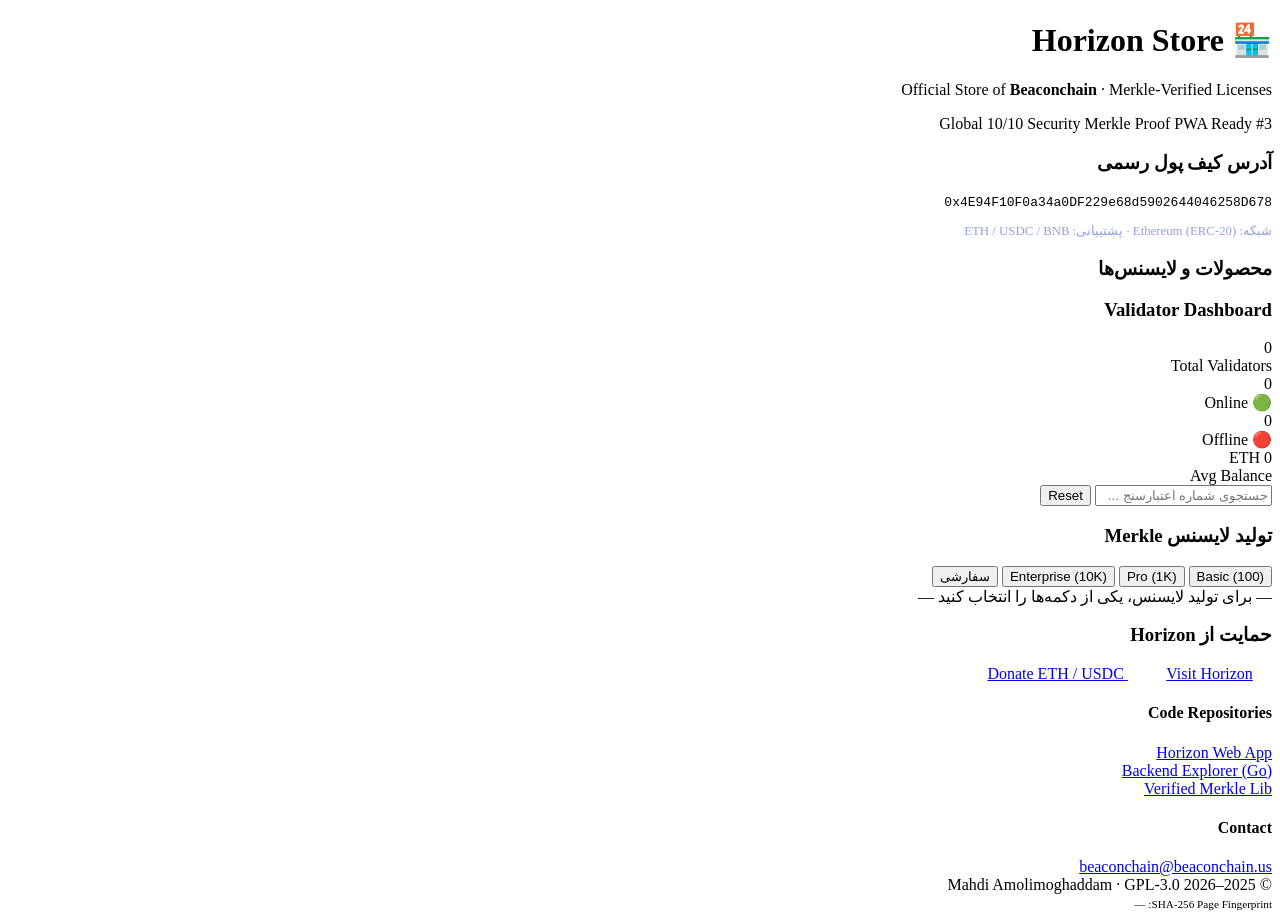
==== frontend/public/index.html @ 4dd4b9e0 "Create index.html Here is a professional commit message body and pull request description in English" ====
<!DOCTYPE html>
<html lang="fa" dir="rtl">
<head>
    <meta charset="UTF-8">
    <meta name="viewport" content="width=device-width, initial-scale=1.0, viewport-fit=cover">
    <meta name="description" content="Horizon Store – فروش لایسنس، آگهی و خدمات با ارز دیجیتال">
    <meta name="theme-color" content="#0a0f1e">
    <meta name="author" content="Mahdi Amolimoghaddam">
    <meta http-equiv="Content-Security-Policy" content="default-src 'self'; script-src 'self' 'unsafe-inline' https://cdnjs.cloudflare.com; style-src 'self' 'unsafe-inline' https://fonts.googleapis.com; font-src 'self' https://fonts.gstatic.com https://cdnjs.cloudflare.com; connect-src 'self' http://localhost:3500 http://localhost:8080; img-src 'self' data: https:; frame-src 'none';">
    <title>Horizon Store | فروشگاه رسمی Beaconchain</title>

    <!-- ===== Fonts & Icons ===== -->
    <link rel="stylesheet" href="https://cdnjs.cloudflare.com/ajax/libs/font-awesome/6.0.0-beta3/css/all.min.css">
    <link href="https://fonts.googleapis.com/css2?family=Inter:opsz,wght@14..32,300;400;500;600;700;800&display=swap" rel="stylesheet">

    <!-- ===== PWA Manifest ===== -->
    <link rel="manifest" href="/manifest.json">

    <!-- ===== Custom CSS ===== -->
    <link rel="stylesheet" href="/src/css/style.css">
</head>
<body>

    <div class="container" id="app">
        <!-- ===== HEADER ===== -->
        <header class="app-header">
            <div class="logo-text">
                <h1>🏪 Horizon Store</h1>
                <p>Official Store of <strong>Beaconchain</strong> · Merkle‑Verified Licenses</p>
            </div>
            <div class="badge-group">
                <span class="badge"><i class="fas fa-trophy"></i> #3 Global</span>
                <span class="badge"><i class="fas fa-shield-alt"></i> 10/10 Security</span>
                <span class="badge"><i class="fas fa-tree"></i> Merkle Proof</span>
                <span class="badge"><i class="fas fa-mobile-alt"></i> PWA Ready</span>
            </div>
        </header>

        <!-- ===== WALLET ADDRESS ===== -->
        <section class="card wallet-card">
            <h3><i class="fas fa-wallet"></i> آدرس کیف پول رسمی</h3>
            <div class="wallet-box">
                <code>0x4E94F10F0a34a0DF229e68d5902644046258D678</code>
            </div>
            <p style="font-size:0.8rem; color:#8fa2dc;">شبکه: Ethereum (ERC-20) · پشتیبانی: ETH / USDC / BNB</p>
        </section>

        <!-- ===== PRODUCTS ===== -->
        <section class="card">
            <h3><i class="fas fa-cubes"></i> محصولات و لایسنس‌ها</h3>
            <div class="products-grid" id="productList">
                <!-- محصولات توسط JavaScript رندر می‌شوند -->
            </div>
        </section>

        <!-- ===== VALIDATOR DASHBOARD ===== -->
        <section class="card">
            <h3><i class="fas fa-chart-line"></i> Validator Dashboard</h3>
            <div class="stats-row" id="statsRow">
                <div><span class="stat-number" id="totalValidators">0</span><br><span class="stat-label">Total Validators</span></div>
                <div><span class="stat-number" id="onlineCount">0</span><br><span class="stat-label">🟢 Online</span></div>
                <div><span class="stat-number" id="offlineCount">0</span><br><span class="stat-label">🔴 Offline</span></div>
                <div><span class="stat-number" id="avgBalance">0 ETH</span><br><span class="stat-label">Avg Balance</span></div>
            </div>
            <div class="search-box">
                <input type="text" id="searchInput" placeholder="جستجوی شماره اعتبارسنج ...">
                <button id="resetBtn"><i class="fas fa-sync-alt"></i> Reset</button>
            </div>
            <div class="validator-list-container" id="validatorContainer">
                <div id="validatorList"></div>
            </div>
        </section>

        <!-- ===== LICENSE GENERATOR ===== -->
        <section class="card">
            <h3><i class="fas fa-file-certificate"></i> تولید لایسنس Merkle</h3>
            <div class="btn-group">
                <button class="btn btn-primary" data-volume="100">Basic (100)</button>
                <button class="btn btn-primary" data-volume="1000">Pro (1K)</button>
                <button class="btn btn-primary" data-volume="10000">Enterprise (10K)</button>
                <button class="btn btn-secondary" id="customLicenseBtn">سفارشی</button>
            </div>
            <div id="licenseOutput" class="output-box">— برای تولید لایسنس، یکی از دکمه‌ها را انتخاب کنید —</div>
        </section>

        <!-- ===== SUPPORT / FUNDING ===== -->
        <section class="card">
            <h3><i class="fas fa-heart"></i> حمایت از Horizon</h3>
            <div class="support-links">
                <a href="https://etherscan.io/address/0x4E94F10F0a34a0DF229e68d5902644046258D678" target="_blank" class="badge" style="font-size:1rem; padding:0.5rem 1.2rem;">
                    <i class="fas fa-coins"></i> Donate ETH / USDC
                </a>
                <a href="https://beaconchain.us" target="_blank" class="badge" style="font-size:1rem; padding:0.5rem 1.2rem;">
                    <i class="fas fa-globe"></i> Visit Horizon
                </a>
            </div>
        </section>

        <!-- ===== FOOTER ===== -->
        <footer class="footer-big">
            <div class="footer-section">
                <h4><i class="fas fa-code-branch"></i> Code Repositories</h4>
                <a href="https://github.com/beaconchain-us/Beaconchain.us" target="_blank">Horizon Web App</a><br>
                <a href="https://github.com/beaconchain-us/eth2-beaconchain-explorer" target="_blank">Backend Explorer (Go)</a><br>
                <a href="https://github.com/beaconchain-us/verified-merkle-lib" target="_blank">Verified Merkle Lib</a>
            </div>
            <div class="footer-section">
                <h4><i class="fas fa-envelope"></i> Contact</h4>
                <a href="mailto:beaconchain@beaconchain.us">beaconchain@beaconchain.us</a>
                <div class="ownership-note">
                    © 2025–2026 Mahdi Amolimoghaddam · GPL-3.0<br>
                    <span style="font-size:0.7rem;">SHA‑256 Page Fingerprint: <span id="pageHash">—</span></span>
                </div>
            </div>
        </footer>
    </div>

    <!-- ===== SERVICE WORKER REGISTRATION ===== -->
    <script>
        if ('serviceWorker' in navigator) {
            window.addEventListener('load', () => {
                navigator.serviceWorker.register('/sw.js').catch(err => console.log('SW registration failed:', err));
            });
        }
    </script>

    <!-- ===== CUSTOM JS ===== -->
    <script src="/src/js/validators.js"></script>
    <script src="/src/js/store.js"></script>
    <script src="/src/js/app.js"></script>
</body>
</html>
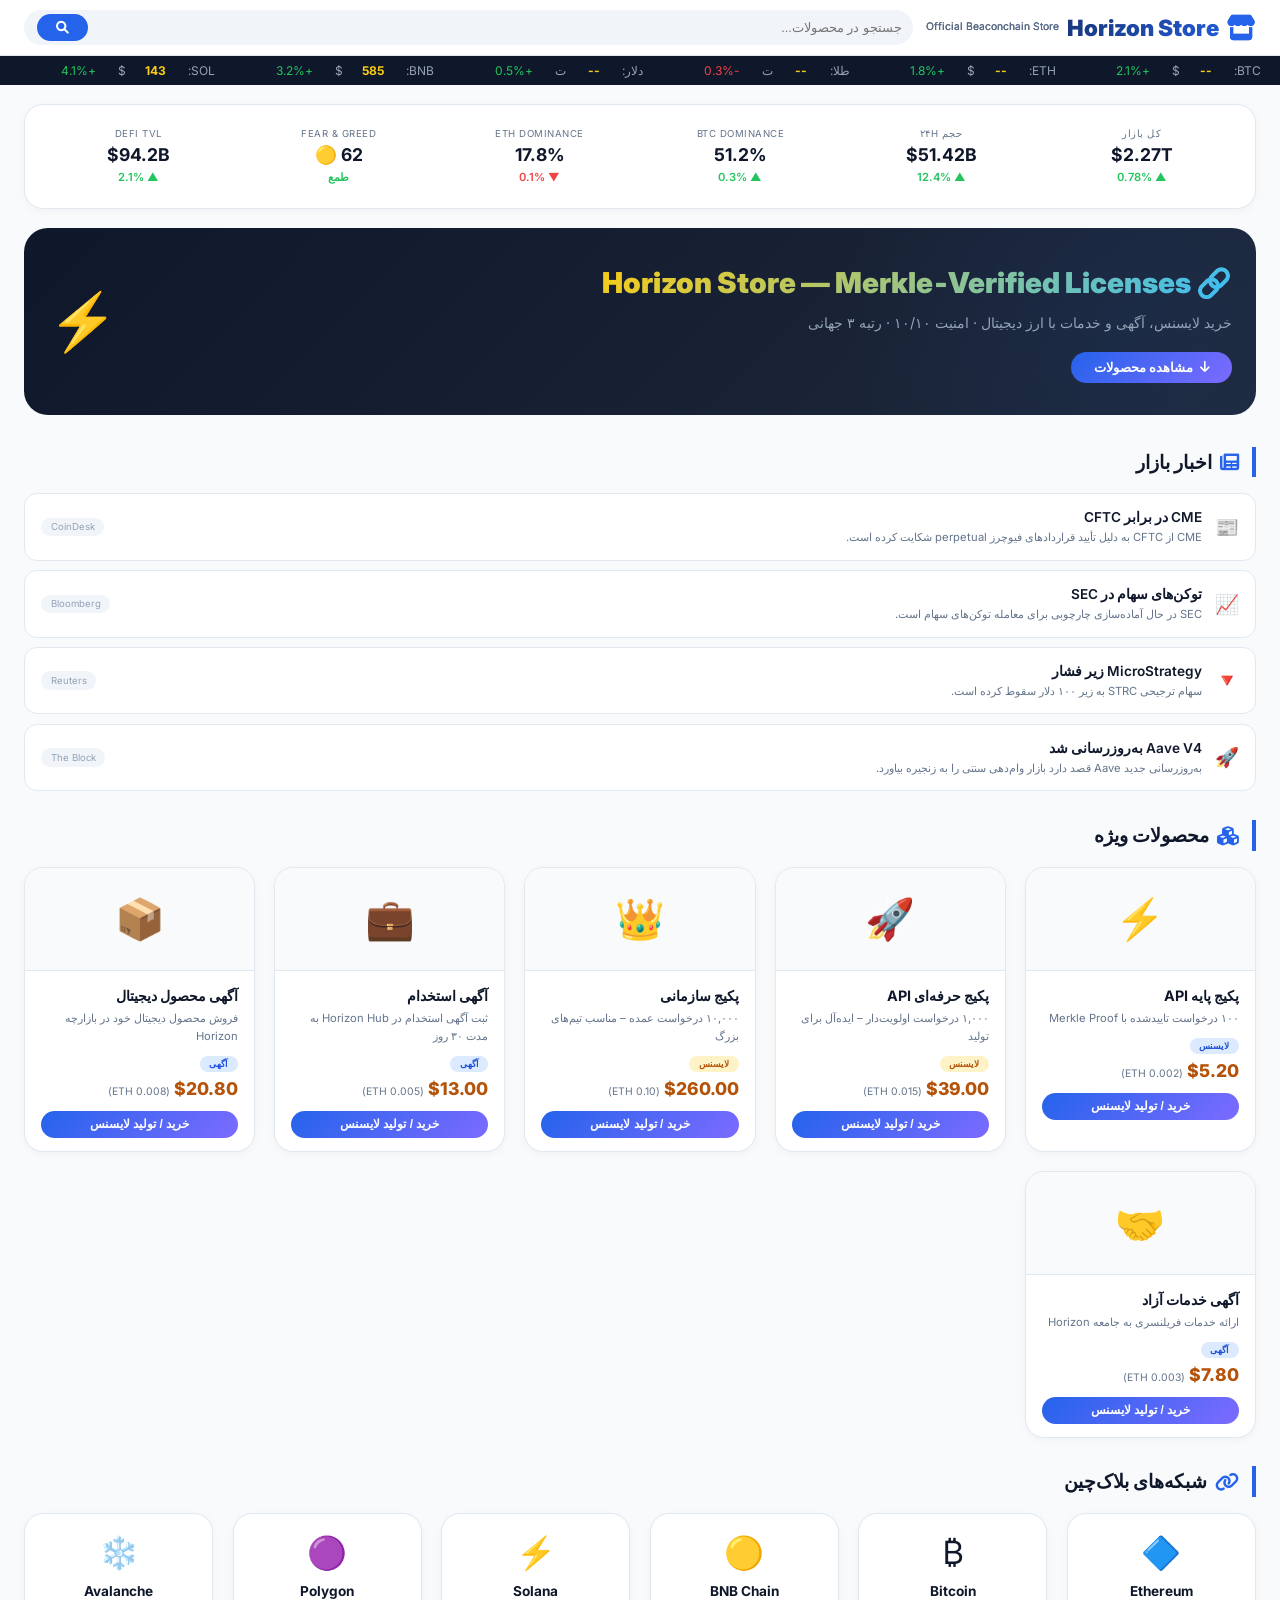
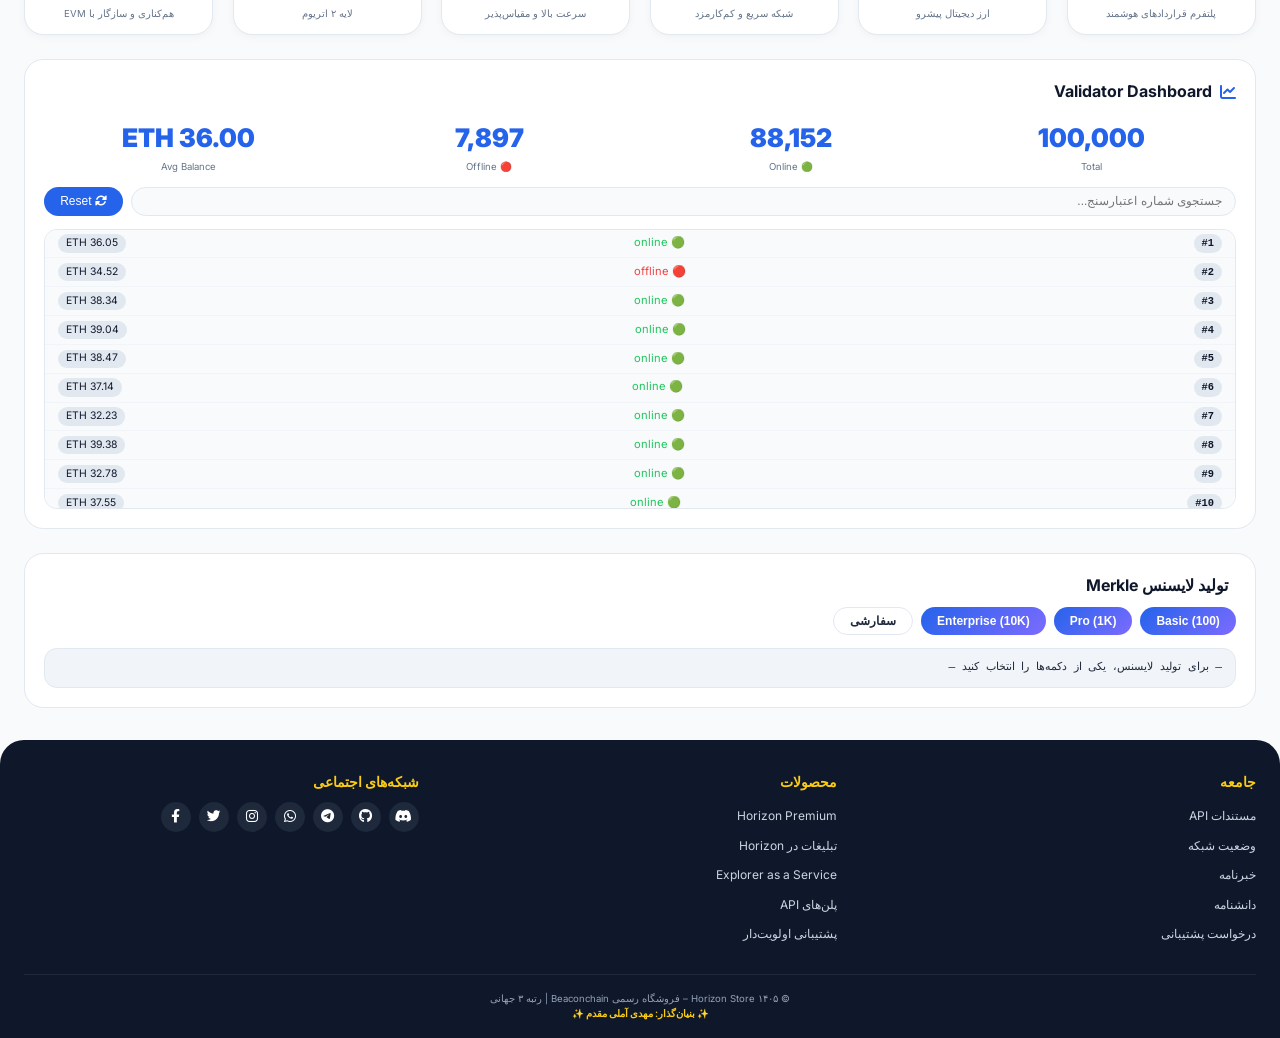
==== commit 81f3c19e: "Update index.html <!-- ==================================================================== HORIZO" ====
--- a/frontend/public/index.html
+++ b/frontend/public/index.html
@@ -2,131 +2,956 @@
 <html lang="fa" dir="rtl">
 <head>
     <meta charset="UTF-8">
-    <meta name="viewport" content="width=device-width, initial-scale=1.0, viewport-fit=cover">
-    <meta name="description" content="Horizon Store – فروش لایسنس، آگهی و خدمات با ارز دیجیتال">
-    <meta name="theme-color" content="#0a0f1e">
-    <meta name="author" content="Mahdi Amolimoghaddam">
-    <meta http-equiv="Content-Security-Policy" content="default-src 'self'; script-src 'self' 'unsafe-inline' https://cdnjs.cloudflare.com; style-src 'self' 'unsafe-inline' https://fonts.googleapis.com; font-src 'self' https://fonts.gstatic.com https://cdnjs.cloudflare.com; connect-src 'self' http://localhost:3500 http://localhost:8080; img-src 'self' data: https:; frame-src 'none';">
+    <meta name="viewport" content="width=device-width, initial-scale=1.0">
     <title>Horizon Store | فروشگاه رسمی Beaconchain</title>
-
-    <!-- ===== Fonts & Icons ===== -->
     <link rel="stylesheet" href="https://cdnjs.cloudflare.com/ajax/libs/font-awesome/6.0.0-beta3/css/all.min.css">
-    <link href="https://fonts.googleapis.com/css2?family=Inter:opsz,wght@14..32,300;400;500;600;700;800&display=swap" rel="stylesheet">
-
-    <!-- ===== PWA Manifest ===== -->
-    <link rel="manifest" href="/manifest.json">
-
-    <!-- ===== Custom CSS ===== -->
-    <link rel="stylesheet" href="/src/css/style.css">
+    <link href="https://fonts.googleapis.com/css2?family=Inter:wght@300;400;500;600;700;800;900&display=swap" rel="stylesheet">
+    <style>
+        /* ============================================================
+           RESET & BASE
+        ============================================================ */
+        * { margin:0; padding:0; box-sizing:border-box; }
+        body {
+            font-family:'Inter',sans-serif;
+            background:#f8fafc;
+            color:#0f172a;
+            direction:rtl;
+            line-height:1.6;
+        }
+        .container { max-width:1440px; margin:0 auto; padding:0 1.5rem; }
+
+        /* ============================================================
+           HEADER
+        ============================================================ */
+        .header {
+            background:rgba(255,255,255,0.98);
+            backdrop-filter:blur(8px);
+            border-bottom:1px solid #e2e8f0;
+            padding:0.6rem 0;
+            position:sticky;
+            top:0;
+            z-index:100;
+        }
+        .header-inner {
+            display:flex;
+            align-items:center;
+            justify-content:space-between;
+            flex-wrap:wrap;
+            gap:0.8rem;
+        }
+        .logo {
+            font-size:1.4rem;
+            font-weight:900;
+            background:linear-gradient(135deg,#0f172a,#2563eb);
+            -webkit-background-clip:text;
+            background-clip:text;
+            color:transparent;
+            display:flex;
+            align-items:center;
+            gap:0.5rem;
+        }
+        .logo i { color:#2563eb; font-size:1.6rem; }
+        .logo span { font-size:0.65rem; font-weight:400; color:#64748b; display:block; }
+
+        .search-bar {
+            flex:1;
+            min-width:200px;
+            display:flex;
+            gap:0.5rem;
+            background:#f1f5f9;
+            border-radius:2rem;
+            padding:0.2rem 0.2rem 0.2rem 0.8rem;
+        }
+        .search-bar input {
+            flex:1;
+            padding:0.4rem 0.5rem;
+            border:none;
+            background:transparent;
+            font-size:0.8rem;
+            outline:none;
+            color:#0f172a;
+        }
+        .search-bar button {
+            background:#2563eb;
+            border:none;
+            padding:0.4rem 1.2rem;
+            border-radius:2rem;
+            color:#fff;
+            cursor:pointer;
+            font-size:0.8rem;
+            transition:0.2s;
+        }
+        .search-bar button:hover { background:#1d4ed8; }
+
+        /* ============================================================
+           TICKER (قیمت‌های لحظه‌ای)
+        ============================================================ */
+        .ticker-bar {
+            background:#0f172a;
+            color:#94a3b8;
+            padding:0.3rem 0;
+            overflow:hidden;
+            white-space:nowrap;
+            font-size:0.75rem;
+        }
+        .ticker-track {
+            display:inline-block;
+            animation:tickerScroll 25s linear infinite;
+        }
+        .ticker-track span { display:inline-block; margin:0 1.2rem; }
+        .ticker-track .val { color:#facc15; font-weight:700; }
+        .ticker-track .green { color:#22c55e; }
+        .ticker-track .red { color:#ef4444; }
+        @keyframes tickerScroll {
+            0% { transform:translateX(0); }
+            100% { transform:translateX(-50%); }
+        }
+
+        /* ============================================================
+           MARKET OVERVIEW
+        ============================================================ */
+        .market-overview {
+            display:grid;
+            grid-template-columns:repeat(auto-fit,minmax(160px,1fr));
+            gap:0.8rem;
+            margin:1.2rem 0;
+            background:#fff;
+            border-radius:1.2rem;
+            padding:1rem 1.2rem;
+            border:1px solid #e2e8f0;
+            box-shadow:0 2px 8px rgba(0,0,0,0.04);
+        }
+        .market-item {
+            text-align:center;
+            padding:0.3rem;
+        }
+        .market-item .label {
+            font-size:0.6rem;
+            color:#64748b;
+            text-transform:uppercase;
+            letter-spacing:0.5px;
+        }
+        .market-item .value {
+            font-size:1.1rem;
+            font-weight:700;
+            color:#0f172a;
+        }
+        .market-item .change {
+            font-size:0.7rem;
+            font-weight:600;
+        }
+        .market-item .change.green { color:#22c55e; }
+        .market-item .change.red { color:#ef4444; }
+
+        /* ============================================================
+           HERO (بنر تبلیغاتی)
+        ============================================================ */
+        .hero {
+            background:linear-gradient(135deg,#0f172a,#1e293b);
+            border-radius:1.5rem;
+            padding:2rem 1.5rem;
+            margin-bottom:2rem;
+            display:flex;
+            align-items:center;
+            justify-content:space-between;
+            flex-wrap:wrap;
+            gap:1.5rem;
+            position:relative;
+            overflow:hidden;
+        }
+        .hero::before {
+            content:'';
+            position:absolute;
+            top:-50%;
+            right:-20%;
+            width:60%;
+            height:200%;
+            background:radial-gradient(circle,rgba(37,99,235,0.08),transparent 70%);
+            animation:heroGlow 6s ease-in-out infinite alternate;
+        }
+        @keyframes heroGlow {
+            0% { transform:scale(1); opacity:0.5; }
+            100% { transform:scale(1.2); opacity:1; }
+        }
+        .hero-content { position:relative; z-index:2; color:#fff; }
+        .hero-content h1 {
+            font-size:1.8rem;
+            font-weight:900;
+            background:linear-gradient(135deg,#facc15,#38bdf8);
+            -webkit-background-clip:text;
+            background-clip:text;
+            color:transparent;
+        }
+        .hero-content p { color:#94a3b8; margin:0.3rem 0; font-size:0.9rem; }
+        .hero-content .btn { margin-top:0.8rem; }
+        .hero-img { font-size:3.5rem; position:relative; z-index:2; }
+
+        /* ============================================================
+           BUTTONS
+        ============================================================ */
+        .btn {
+            padding:0.5rem 1.4rem;
+            border:none;
+            border-radius:2rem;
+            font-weight:600;
+            font-size:0.8rem;
+            cursor:pointer;
+            transition:0.2s;
+            display:inline-flex;
+            align-items:center;
+            gap:0.4rem;
+        }
+        .btn-primary {
+            background:linear-gradient(135deg,#2563eb,#7c6bff);
+            color:#fff;
+        }
+        .btn-primary:hover {
+            transform:scale(1.03);
+            box-shadow:0 4px 16px rgba(37,99,235,0.3);
+        }
+        .btn-outline {
+            background:transparent;
+            border:1px solid #e2e8f0;
+            color:#1e293b;
+        }
+        .btn-outline:hover { background:#f1f5f9; }
+
+        /* ============================================================
+           SECTION TITLE
+        ============================================================ */
+        .section-title {
+            font-size:1.2rem;
+            font-weight:800;
+            margin:1.8rem 0 1rem;
+            display:flex;
+            align-items:center;
+            gap:0.5rem;
+            border-right:4px solid #2563eb;
+            padding-right:0.8rem;
+        }
+        .section-title i { color:#2563eb; }
+
+        /* ============================================================
+           PRODUCTS GRID
+        ============================================================ */
+        .product-grid {
+            display:grid;
+            grid-template-columns:repeat(auto-fill,minmax(220px,1fr));
+            gap:1.2rem;
+        }
+        .product-card {
+            background:#fff;
+            border-radius:1.2rem;
+            overflow:hidden;
+            border:1px solid #e2e8f0;
+            transition:0.25s;
+            box-shadow:0 2px 8px rgba(0,0,0,0.04);
+        }
+        .product-card:hover {
+            transform:translateY(-4px);
+            border-color:#2563eb;
+            box-shadow:0 8px 24px rgba(37,99,235,0.08);
+        }
+        .product-card .img {
+            background:#f8fafc;
+            text-align:center;
+            padding:1.2rem;
+            font-size:2.5rem;
+            border-bottom:1px solid #e2e8f0;
+        }
+        .product-card .body { padding:0.8rem 1rem; }
+        .product-card .body h4 { font-size:0.9rem; font-weight:700; }
+        .product-card .body .desc { font-size:0.7rem; color:#64748b; margin:0.2rem 0; }
+        .product-card .body .price {
+            font-size:1.1rem;
+            font-weight:800;
+            color:#b45309;
+        }
+        .product-card .body .price small {
+            font-size:0.65rem;
+            color:#64748b;
+            font-weight:400;
+        }
+        .product-card .body .badge {
+            display:inline-block;
+            background:#dbeafe;
+            color:#1d4ed8;
+            font-size:0.55rem;
+            padding:0.05rem 0.6rem;
+            border-radius:40px;
+            font-weight:600;
+        }
+        .product-card .body .badge.gold { background:#fef3c7; color:#b45309; }
+        .product-card .btn-buy {
+            width:100%;
+            margin-top:0.5rem;
+            padding:0.4rem;
+            background:linear-gradient(135deg,#2563eb,#7c6bff);
+            color:#fff;
+            border:none;
+            border-radius:2rem;
+            font-weight:600;
+            font-size:0.75rem;
+            cursor:pointer;
+            transition:0.2s;
+        }
+        .product-card .btn-buy:hover { transform:scale(1.02); box-shadow:0 4px 12px rgba(37,99,235,0.3); }
+
+        /* ============================================================
+           NEWS SECTION (مثل SoSoValue)
+        ============================================================ */
+        .news-grid {
+            display:grid;
+            grid-template-columns:1fr;
+            gap:0.6rem;
+            margin:1rem 0;
+        }
+        .news-item {
+            background:#fff;
+            border-radius:0.8rem;
+            padding:0.8rem 1rem;
+            border:1px solid #e2e8f0;
+            display:flex;
+            align-items:center;
+            gap:0.8rem;
+            transition:0.2s;
+            cursor:default;
+        }
+        .news-item:hover { border-color:#2563eb; background:#f8fafc; }
+        .news-item .icon { font-size:1.2rem; flex-shrink:0; }
+        .news-item .content { flex:1; }
+        .news-item .content .title {
+            font-size:0.85rem;
+            font-weight:600;
+            color:#0f172a;
+        }
+        .news-item .content .summary {
+            font-size:0.7rem;
+            color:#64748b;
+        }
+        .news-item .source {
+            font-size:0.6rem;
+            color:#94a3b8;
+            background:#f1f5f9;
+            padding:0.1rem 0.6rem;
+            border-radius:40px;
+            white-space:nowrap;
+        }
+
+        /* ============================================================
+           VALIDATOR DASHBOARD (ساده‌شده)
+        ============================================================ */
+        .validator-dash {
+            background:#fff;
+            border-radius:1.2rem;
+            padding:1.2rem;
+            border:1px solid #e2e8f0;
+            margin:1.5rem 0;
+        }
+        .stats {
+            display:grid;
+            grid-template-columns:repeat(auto-fit,minmax(80px,1fr));
+            gap:0.8rem;
+            text-align:center;
+            margin:0.8rem 0;
+        }
+        .stats .num { font-size:1.6rem; font-weight:900; color:#2563eb; }
+        .stats .label { font-size:0.6rem; color:#64748b; }
+        .search-box {
+            display:flex;
+            gap:0.5rem;
+            flex-wrap:wrap;
+            margin-bottom:0.8rem;
+        }
+        .search-box input {
+            flex:1;
+            padding:0.4rem 0.8rem;
+            border:1px solid #e2e8f0;
+            border-radius:2rem;
+            font-size:0.75rem;
+            background:#f8fafc;
+            min-width:120px;
+        }
+        .search-box input:focus { outline:none; border-color:#2563eb; }
+        .search-box button {
+            background:#2563eb;
+            border:none;
+            padding:0.4rem 1rem;
+            border-radius:2rem;
+            color:#fff;
+            cursor:pointer;
+            font-size:0.75rem;
+        }
+        .validator-list {
+            height:280px;
+            overflow-y:auto;
+            background:#f8fafc;
+            border-radius:0.8rem;
+            border:1px solid #e2e8f0;
+        }
+        .validator-item {
+            display:flex;
+            justify-content:space-between;
+            padding:0.3rem 0.8rem;
+            border-bottom:1px solid #f1f5f9;
+            font-size:0.7rem;
+            flex-wrap:wrap;
+        }
+        .validator-item:hover { background:#f1f5f9; }
+        .v-index { font-weight:700; background:#e2e8f0; padding:0.05rem 0.5rem; border-radius:20px; font-family:monospace; font-size:0.65rem; }
+        .v-balance { background:#e2e8f0; padding:0.05rem 0.5rem; border-radius:20px; font-size:0.65rem; }
+
+        /* ============================================================
+           LICENSE GENERATOR
+        ============================================================ */
+        .license-box {
+            background:#fff;
+            border-radius:1.2rem;
+            padding:1.2rem;
+            border:1px solid #e2e8f0;
+            margin:1.5rem 0;
+        }
+        .btn-group { display:flex; flex-wrap:wrap; gap:0.5rem; margin:0.5rem 0; }
+        .btn-group .btn { font-size:0.75rem; padding:0.4rem 1rem; }
+        .output {
+            background:#f1f5f9;
+            border-radius:0.8rem;
+            padding:0.6rem 0.8rem;
+            font-family:monospace;
+            font-size:0.7rem;
+            margin-top:0.8rem;
+            border:1px solid #e2e8f0;
+            white-space:pre-wrap;
+            min-height:40px;
+            color:#1e293b;
+        }
+
+        /* ============================================================
+           FOOTER
+        ============================================================ */
+        .footer {
+            background:#0f172a;
+            color:#94a3b8;
+            padding:2rem 0 1rem;
+            margin-top:2rem;
+            border-radius:1.5rem 1.5rem 0 0;
+        }
+        .footer-grid {
+            display:grid;
+            grid-template-columns:repeat(auto-fit,minmax(150px,1fr));
+            gap:1.5rem;
+            margin-bottom:1.5rem;
+        }
+        .footer-col h4 { color:#facc15; font-size:0.85rem; font-weight:700; margin-bottom:0.5rem; }
+        .footer-col ul { list-style:none; }
+        .footer-col li { margin-bottom:0.25rem; }
+        .footer-col a { color:#cbd5e1; text-decoration:none; font-size:0.75rem; transition:0.2s; }
+        .footer-col a:hover { color:#60a5fa; }
+        .social {
+            display:flex;
+            gap:0.5rem;
+            flex-wrap:wrap;
+            margin-top:0.3rem;
+        }
+        .social a {
+            background:#1e293b;
+            width:30px;
+            height:30px;
+            border-radius:50%;
+            display:flex;
+            align-items:center;
+            justify-content:center;
+            color:#fff;
+            font-size:0.85rem;
+            transition:0.2s;
+        }
+        .social a:hover { background:#2563eb; transform:translateY(-2px); }
+        .copyright {
+            text-align:center;
+            border-top:1px solid #1e293b;
+            padding-top:1rem;
+            font-size:0.6rem;
+        }
+        .founder { color:#facc15; font-weight:600; }
+
+        /* ============================================================
+           RESPONSIVE
+        ============================================================ */
+        @media (max-width:768px) {
+            .header-inner { flex-direction:column; align-items:stretch; }
+            .hero { flex-direction:column; text-align:center; }
+            .hero-img { font-size:2.5rem; }
+            .market-overview { grid-template-columns:1fr 1fr; }
+            .product-grid { grid-template-columns:1fr 1fr; }
+        }
+        @media (max-width:480px) {
+            .product-grid { grid-template-columns:1fr; }
+            .market-overview { grid-template-columns:1fr; }
+            .hero-content h1 { font-size:1.3rem; }
+        }
+    </style>
 </head>
 <body>
 
-    <div class="container" id="app">
-        <!-- ===== HEADER ===== -->
-        <header class="app-header">
-            <div class="logo-text">
-                <h1>🏪 Horizon Store</h1>
-                <p>Official Store of <strong>Beaconchain</strong> · Merkle‑Verified Licenses</p>
+<!-- ============================================================
+HEADER
+============================================================ -->
+<header class="header">
+    <div class="container header-inner">
+        <div class="logo">
+            <i class="fas fa-store"></i>
+            Horizon Store
+            <span>Official Beaconchain Store</span>
+        </div>
+        <div class="search-bar">
+            <input type="text" placeholder="جستجو در محصولات..." id="productSearch">
+            <button id="searchBtn"><i class="fas fa-search"></i></button>
+        </div>
+    </div>
+</header>
+
+<!-- ============================================================
+TICKER (قیمت‌های لحظه‌ای)
+============================================================ -->
+<div class="ticker-bar">
+    <div class="ticker-track" id="tickerTrack">
+        <span>BTC: <span class="val" id="btc">--</span>$ <span class="green">+2.1%</span></span>
+        <span>ETH: <span class="val" id="eth">--</span>$ <span class="green">+1.8%</span></span>
+        <span>طلا: <span class="val" id="gold">--</span> ت <span class="red">-0.3%</span></span>
+        <span>دلار: <span class="val" id="usd">--</span> ت <span class="green">+0.5%</span></span>
+        <span>BNB: <span class="val">585</span>$ <span class="green">+3.2%</span></span>
+        <span>SOL: <span class="val">143</span>$ <span class="green">+4.1%</span></span>
+        <span>XRP: <span class="val">0.52</span>$ <span class="red">-1.2%</span></span>
+        <span>ADA: <span class="val">0.38</span>$ <span class="green">+2.5%</span></span>
+        <span>DOT: <span class="val">6.2</span>$ <span class="red">-0.8%</span></span>
+        <span>AVAX: <span class="val">28.5</span>$ <span class="green">+5.3%</span></span>
+        <span>MATIC: <span class="val">0.52</span>$ <span class="green">+1.9%</span></span>
+        <span>LINK: <span class="val">11.8</span>$ <span class="green">+2.2%</span></span>
+        <!-- تکرار برای حرکت -->
+        <span>BTC: <span class="val">64,200</span>$ <span class="green">+2.1%</span></span>
+        <span>ETH: <span class="val">3,480</span>$ <span class="green">+1.8%</span></span>
+        <span>طلا: <span class="val">3,530,000</span> ت <span class="red">-0.3%</span></span>
+        <span>دلار: <span class="val">62,500</span> ت <span class="green">+0.5%</span></span>
+    </div>
+</div>
+
+<div class="container">
+
+    <!-- ============================================================
+    MARKET OVERVIEW
+    ============================================================ -->
+    <div class="market-overview">
+        <div class="market-item">
+            <div class="label">کل بازار</div>
+            <div class="value">$2.27T</div>
+            <div class="change green">▲ 0.78%</div>
+        </div>
+        <div class="market-item">
+            <div class="label">حجم ۲۴h</div>
+            <div class="value">$51.42B</div>
+            <div class="change green">▲ 12.4%</div>
+        </div>
+        <div class="market-item">
+            <div class="label">BTC Dominance</div>
+            <div class="value">51.2%</div>
+            <div class="change green">▲ 0.3%</div>
+        </div>
+        <div class="market-item">
+            <div class="label">ETH Dominance</div>
+            <div class="value">17.8%</div>
+            <div class="change red">▼ 0.1%</div>
+        </div>
+        <div class="market-item">
+            <div class="label">Fear & Greed</div>
+            <div class="value">62 🟡</div>
+            <div class="change green">طمع</div>
+        </div>
+        <div class="market-item">
+            <div class="label">DeFi TVL</div>
+            <div class="value">$94.2B</div>
+            <div class="change green">▲ 2.1%</div>
+        </div>
+    </div>
+
+    <!-- ============================================================
+    HERO BANNER
+    ============================================================ -->
+    <div class="hero">
+        <div class="hero-content">
+            <h1>🔗 Horizon Store — Merkle‑Verified Licenses</h1>
+            <p>خرید لایسنس، آگهی و خدمات با ارز دیجیتال · امنیت ۱۰/۱۰ · رتبه ۳ جهانی</p>
+            <button class="btn btn-primary" onclick="document.getElementById('products').scrollIntoView({behavior:'smooth'})">
+                <i class="fas fa-arrow-down"></i> مشاهده محصولات
+            </button>
+        </div>
+        <div class="hero-img">⚡</div>
+    </div>
+
+    <!-- ============================================================
+    NEWS SECTION (مثل SoSoValue)
+    ============================================================ -->
+    <h2 class="section-title"><i class="fas fa-newspaper"></i> اخبار بازار</h2>
+    <div class="news-grid" id="newsGrid"></div>
+
+    <!-- ============================================================
+    PRODUCTS
+    ============================================================ -->
+    <h2 class="section-title" id="products"><i class="fas fa-cubes"></i> محصولات ویژه</h2>
+    <div class="product-grid" id="productGrid"></div>
+
+    <!-- ============================================================
+    NETWORKS (بلاک‌چین‌ها)
+    ============================================================ -->
+    <h2 class="section-title"><i class="fas fa-link"></i> شبکه‌های بلاک‌چین</h2>
+    <div class="product-grid" id="networkGrid" style="grid-template-columns:repeat(auto-fill,minmax(160px,1fr));"></div>
+
+    <!-- ============================================================
+    VALIDATOR DASHBOARD
+    ============================================================ -->
+    <div class="validator-dash">
+        <h3 style="display:flex;align-items:center;gap:0.5rem;font-size:1rem;">
+            <i class="fas fa-chart-line" style="color:#2563eb;"></i> Validator Dashboard
+        </h3>
+        <div class="stats" id="statsRow">
+            <div><span class="num" id="totalValidators">0</span><div class="label">Total</div></div>
+            <div><span class="num" id="onlineCount">0</span><div class="label">🟢 Online</div></div>
+            <div><span class="num" id="offlineCount">0</span><div class="label">🔴 Offline</div></div>
+            <div><span class="num" id="avgBalance">0 ETH</span><div class="label">Avg Balance</div></div>
+        </div>
+        <div class="search-box">
+            <input type="text" id="searchInput" placeholder="جستجوی شماره اعتبارسنج...">
+            <button id="resetBtn"><i class="fas fa-sync-alt"></i> Reset</button>
+        </div>
+        <div class="validator-list" id="validatorContainer"><div id="validatorList"></div></div>
+    </div>
+
+    <!-- ============================================================
+    LICENSE GENERATOR
+    ============================================================ -->
+    <div class="license-box">
+        <h3 style="display:flex;align-items:center;gap:0.5rem;font-size:1rem;">
+            <i class="fas fa-file-certificate" style="color:#2563eb;"></i> تولید لایسنس Merkle
+        </h3>
+        <div class="btn-group">
+            <button class="btn btn-primary" data-volume="100">Basic (100)</button>
+            <button class="btn btn-primary" data-volume="1000">Pro (1K)</button>
+            <button class="btn btn-primary" data-volume="10000">Enterprise (10K)</button>
+            <button class="btn btn-outline" id="customLicenseBtn">سفارشی</button>
+        </div>
+        <div id="licenseOutput" class="output">— برای تولید لایسنس، یکی از دکمه‌ها را انتخاب کنید —</div>
+    </div>
+
+</div>
+
+<!-- ============================================================
+FOOTER
+============================================================ -->
+<footer class="footer">
+    <div class="container">
+        <div class="footer-grid">
+            <div class="footer-col">
+                <h4>جامعه</h4>
+                <ul>
+                    <li><a href="#">مستندات API</a></li>
+                    <li><a href="#">وضعیت شبکه</a></li>
+                    <li><a href="#">خبرنامه</a></li>
+                    <li><a href="#">دانشنامه</a></li>
+                    <li><a href="#">درخواست پشتیبانی</a></li>
+                </ul>
             </div>
-            <div class="badge-group">
-                <span class="badge"><i class="fas fa-trophy"></i> #3 Global</span>
-                <span class="badge"><i class="fas fa-shield-alt"></i> 10/10 Security</span>
-                <span class="badge"><i class="fas fa-tree"></i> Merkle Proof</span>
-                <span class="badge"><i class="fas fa-mobile-alt"></i> PWA Ready</span>
+            <div class="footer-col">
+                <h4>محصولات</h4>
+                <ul>
+                    <li><a href="#">Horizon Premium</a></li>
+                    <li><a href="#">تبلیغات در Horizon</a></li>
+                    <li><a href="#">Explorer as a Service</a></li>
+                    <li><a href="#">پلن‌های API</a></li>
+                    <li><a href="#">پشتیبانی اولویت‌دار</a></li>
+                </ul>
             </div>
-        </header>
-
-        <!-- ===== WALLET ADDRESS ===== -->
-        <section class="card wallet-card">
-            <h3><i class="fas fa-wallet"></i> آدرس کیف پول رسمی</h3>
-            <div class="wallet-box">
-                <code>0x4E94F10F0a34a0DF229e68d5902644046258D678</code>
-            </div>
-            <p style="font-size:0.8rem; color:#8fa2dc;">شبکه: Ethereum (ERC-20) · پشتیبانی: ETH / USDC / BNB</p>
-        </section>
-
-        <!-- ===== PRODUCTS ===== -->
-        <section class="card">
-            <h3><i class="fas fa-cubes"></i> محصولات و لایسنس‌ها</h3>
-            <div class="products-grid" id="productList">
-                <!-- محصولات توسط JavaScript رندر می‌شوند -->
-            </div>
-        </section>
-
-        <!-- ===== VALIDATOR DASHBOARD ===== -->
-        <section class="card">
-            <h3><i class="fas fa-chart-line"></i> Validator Dashboard</h3>
-            <div class="stats-row" id="statsRow">
-                <div><span class="stat-number" id="totalValidators">0</span><br><span class="stat-label">Total Validators</span></div>
-                <div><span class="stat-number" id="onlineCount">0</span><br><span class="stat-label">🟢 Online</span></div>
-                <div><span class="stat-number" id="offlineCount">0</span><br><span class="stat-label">🔴 Offline</span></div>
-                <div><span class="stat-number" id="avgBalance">0 ETH</span><br><span class="stat-label">Avg Balance</span></div>
-            </div>
-            <div class="search-box">
-                <input type="text" id="searchInput" placeholder="جستجوی شماره اعتبارسنج ...">
-                <button id="resetBtn"><i class="fas fa-sync-alt"></i> Reset</button>
-            </div>
-            <div class="validator-list-container" id="validatorContainer">
-                <div id="validatorList"></div>
-            </div>
-        </section>
-
-        <!-- ===== LICENSE GENERATOR ===== -->
-        <section class="card">
-            <h3><i class="fas fa-file-certificate"></i> تولید لایسنس Merkle</h3>
-            <div class="btn-group">
-                <button class="btn btn-primary" data-volume="100">Basic (100)</button>
-                <button class="btn btn-primary" data-volume="1000">Pro (1K)</button>
-                <button class="btn btn-primary" data-volume="10000">Enterprise (10K)</button>
-                <button class="btn btn-secondary" id="customLicenseBtn">سفارشی</button>
-            </div>
-            <div id="licenseOutput" class="output-box">— برای تولید لایسنس، یکی از دکمه‌ها را انتخاب کنید —</div>
-        </section>
-
-        <!-- ===== SUPPORT / FUNDING ===== -->
-        <section class="card">
-            <h3><i class="fas fa-heart"></i> حمایت از Horizon</h3>
-            <div class="support-links">
-                <a href="https://etherscan.io/address/0x4E94F10F0a34a0DF229e68d5902644046258D678" target="_blank" class="badge" style="font-size:1rem; padding:0.5rem 1.2rem;">
-                    <i class="fas fa-coins"></i> Donate ETH / USDC
-                </a>
-                <a href="https://beaconchain.us" target="_blank" class="badge" style="font-size:1rem; padding:0.5rem 1.2rem;">
-                    <i class="fas fa-globe"></i> Visit Horizon
-                </a>
-            </div>
-        </section>
-
-        <!-- ===== FOOTER ===== -->
-        <footer class="footer-big">
-            <div class="footer-section">
-                <h4><i class="fas fa-code-branch"></i> Code Repositories</h4>
-                <a href="https://github.com/beaconchain-us/Beaconchain.us" target="_blank">Horizon Web App</a><br>
-                <a href="https://github.com/beaconchain-us/eth2-beaconchain-explorer" target="_blank">Backend Explorer (Go)</a><br>
-                <a href="https://github.com/beaconchain-us/verified-merkle-lib" target="_blank">Verified Merkle Lib</a>
-            </div>
-            <div class="footer-section">
-                <h4><i class="fas fa-envelope"></i> Contact</h4>
-                <a href="mailto:beaconchain@beaconchain.us">beaconchain@beaconchain.us</a>
-                <div class="ownership-note">
-                    © 2025–2026 Mahdi Amolimoghaddam · GPL-3.0<br>
-                    <span style="font-size:0.7rem;">SHA‑256 Page Fingerprint: <span id="pageHash">—</span></span>
+            <div class="footer-col">
+                <h4>شبکه‌های اجتماعی</h4>
+                <div class="social">
+                    <a href="#"><i class="fab fa-discord"></i></a>
+                    <a href="#"><i class="fab fa-github"></i></a>
+                    <a href="#"><i class="fab fa-telegram"></i></a>
+                    <a href="#"><i class="fab fa-whatsapp"></i></a>
+                    <a href="#"><i class="fab fa-instagram"></i></a>
+                    <a href="#"><i class="fab fa-twitter"></i></a>
+                    <a href="#"><i class="fab fa-facebook-f"></i></a>
                 </div>
             </div>
-        </footer>
+        </div>
+        <div class="copyright">
+            © ۱۴۰۵ Horizon Store – فروشگاه رسمی Beaconchain | رتبه ۳ جهانی<br>
+            <span class="founder">✨ بنیان‌گذار: مهدی آملی مقدم ✨</span>
+        </div>
     </div>
-
-    <!-- ===== SERVICE WORKER REGISTRATION ===== -->
-    <script>
-        if ('serviceWorker' in navigator) {
-            window.addEventListener('load', () => {
-                navigator.serviceWorker.register('/sw.js').catch(err => console.log('SW registration failed:', err));
-            });
-        }
-    </script>
-
-    <!-- ===== CUSTOM JS ===== -->
-    <script src="/src/js/validators.js"></script>
-    <script src="/src/js/store.js"></script>
-    <script src="/src/js/app.js"></script>
+</footer>
+
+<!-- ============================================================
+JAVASCRIPT
+============================================================ -->
+<script>
+// ============================================================
+// PRODUCTS
+// ============================================================
+const PRODUCTS = [
+    { id:'basic', name:'پکیج پایه API', icon:'⚡', desc:'۱۰۰ درخواست تاییدشده با Merkle Proof', price:'$5.20', eth:'0.002 ETH', badge:'لایسنس', badgeClass:'' },
+    { id:'pro', name:'پکیج حرفه‌ای API', icon:'🚀', desc:'۱,۰۰۰ درخواست اولویت‌دار – ایده‌آل برای تولید', price:'$39.00', eth:'0.015 ETH', badge:'لایسنس', badgeClass:'gold' },
+    { id:'enterprise', name:'پکیج سازمانی', icon:'👑', desc:'۱۰,۰۰۰ درخواست عمده – مناسب تیم‌های بزرگ', price:'$260.00', eth:'0.10 ETH', badge:'لایسنس', badgeClass:'gold' },
+    { id:'job', name:'آگهی استخدام', icon:'💼', desc:'ثبت آگهی استخدام در Horizon Hub به مدت ۳۰ روز', price:'$13.00', eth:'0.005 ETH', badge:'آگهی', badgeClass:'' },
+    { id:'digital', name:'آگهی محصول دیجیتال', icon:'📦', desc:'فروش محصول دیجیتال خود در بازارچه Horizon', price:'$20.80', eth:'0.008 ETH', badge:'آگهی', badgeClass:'' },
+    { id:'service', name:'آگهی خدمات آزاد', icon:'🤝', desc:'ارائه خدمات فریلنسری به جامعه Horizon', price:'$7.80', eth:'0.003 ETH', badge:'آگهی', badgeClass:'' }
+];
+
+function renderProducts(filter) {
+    const grid = document.getElementById('productGrid');
+    const items = filter ? PRODUCTS.filter(p => p.name.includes(filter) || p.desc.includes(filter)) : PRODUCTS;
+    grid.innerHTML = items.map(p => `
+        <div class="product-card">
+            <div class="img">${p.icon}</div>
+            <div class="body">
+                <h4>${p.name}</h4>
+                <div class="desc">${p.desc}</div>
+                <div><span class="badge ${p.badgeClass}">${p.badge}</span></div>
+                <div class="price">${p.price} <small>(${p.eth})</small></div>
+                <button class="btn-buy" data-name="${p.name}" data-price="${p.price}" data-eth="${p.eth}">خرید / تولید لایسنس</button>
+            </div>
+        </div>
+    `).join('');
+    document.querySelectorAll('.btn-buy').forEach(btn => {
+        btn.onclick = function() {
+            alert(`خرید ${this.dataset.name}\nقیمت: ${this.dataset.price} (${this.dataset.eth})\nکیف پول: 0x4E94F10F0a34a0DF229e68d5902644046258D678`);
+        };
+    });
+}
+
+document.getElementById('searchBtn').addEventListener('click', function() {
+    renderProducts(document.getElementById('productSearch').value.trim());
+});
+document.getElementById('productSearch').addEventListener('keyup', function(e) {
+    if (e.key === 'Enter') renderProducts(this.value.trim());
+});
+
+// ============================================================
+// NEWS
+// ============================================================
+const NEWS = [
+    { icon:'📰', title:'CME در برابر CFTC', summary:'CME از CFTC به دلیل تأیید قراردادهای فیوچرز perpetual شکایت کرده است.', source:'CoinDesk' },
+    { icon:'📈', title:'توکن‌های سهام در SEC', summary:'SEC در حال آماده‌سازی چارچوبی برای معامله توکن‌های سهام است.', source:'Bloomberg' },
+    { icon:'🔻', title:'MicroStrategy زیر فشار', summary:'سهام ترجیحی STRC به زیر ۱۰۰ دلار سقوط کرده است.', source:'Reuters' },
+    { icon:'🚀', title:'Aave V4 به‌روزرسانی شد', summary:'به‌روزرسانی جدید Aave قصد دارد بازار وام‌دهی سنتی را به زنجیره بیاورد.', source:'The Block' }
+];
+
+function renderNews() {
+    const grid = document.getElementById('newsGrid');
+    grid.innerHTML = NEWS.map(n => `
+        <div class="news-item">
+            <div class="icon">${n.icon}</div>
+            <div class="content">
+                <div class="title">${n.title}</div>
+                <div class="summary">${n.summary}</div>
+            </div>
+            <div class="source">${n.source}</div>
+        </div>
+    `).join('');
+}
+
+// ============================================================
+// NETWORKS
+// ============================================================
+const NETWORKS = [
+    { name:'Ethereum', icon:'🔷', desc:'پلتفرم قراردادهای هوشمند' },
+    { name:'Bitcoin', icon:'₿', desc:'ارز دیجیتال پیشرو' },
+    { name:'BNB Chain', icon:'🟡', desc:'شبکه سریع و کم‌کارمزد' },
+    { name:'Solana', icon:'⚡', desc:'سرعت بالا و مقیاس‌پذیر' },
+    { name:'Polygon', icon:'🟣', desc:'لایه ۲ اتریوم' },
+    { name:'Avalanche', icon:'❄️', desc:'هم‌کناری و سازگار با EVM' }
+];
+
+function renderNetworks() {
+    const grid = document.getElementById('networkGrid');
+    grid.innerHTML = NETWORKS.map(n => `
+        <div class="product-card" style="text-align:center;padding:0.8rem;">
+            <div style="font-size:2rem;">${n.icon}</div>
+            <h4 style="font-size:0.85rem;margin:0.2rem 0;">${n.name}</h4>
+            <div style="font-size:0.6rem;color:#64748b;">${n.desc}</div>
+        </div>
+    `).join('');
+}
+
+// ============================================================
+// PRICE TICKER
+// ============================================================
+async function fetchPrices() {
+    try {
+        const r = await fetch('https://api.exchangerate.host/latest?base=USD&symbols=IRR');
+        if (r.ok) {
+            const d = await r.json();
+            const usd = Math.round(d.rates.IRR);
+            document.getElementById('usd').innerText = usd.toLocaleString();
+            document.getElementById('gold').innerText = Math.round(usd * 0.025).toLocaleString();
+        }
+    } catch(e) {}
+    try {
+        const btc = await fetch('https://api.coingecko.com/api/v3/simple/price?ids=bitcoin&vs_currencies=usd');
+        const eth = await fetch('https://api.coingecko.com/api/v3/simple/price?ids=ethereum&vs_currencies=usd');
+        if (btc.ok) { const d = await btc.json(); document.getElementById('btc').innerText = Math.round(d.bitcoin.usd).toLocaleString(); }
+        if (eth.ok) { const d = await eth.json(); document.getElementById('eth').innerText = Math.round(d.ethereum.usd).toLocaleString(); }
+    } catch(e) {}
+}
+fetchPrices();
+setInterval(fetchPrices, 120000);
+
+// ============================================================
+// VALIDATORS
+// ============================================================
+let allValidators = [], filtered = [], start = 0;
+const VISIBLE = 200, TOTAL = 100000, KEY = 'horizon_validators_v2';
+
+function genValidator(i) {
+    const r = Math.random();
+    let status = 'online';
+    if (r < 0.08) status = 'offline';
+    else if (r < 0.12) status = 'pending';
+    return { index: i, status, balance: parseFloat((32 + Math.random() * 8).toFixed(2)) };
+}
+
+function loadValidators() {
+    const cached = localStorage.getItem(KEY);
+    if (cached) { try { allValidators = JSON.parse(cached); return; } catch(e) {} }
+    allValidators = [];
+    for (let i = 1; i <= TOTAL; i++) allValidators.push(genValidator(i));
+    localStorage.setItem(KEY, JSON.stringify(allValidators));
+}
+
+function updateStats(vals) {
+    const total = vals.length, online = vals.filter(v=>v.status==='online').length, offline = vals.filter(v=>v.status==='offline').length;
+    const avg = total ? (vals.reduce((s,v)=>s+v.balance,0)/total).toFixed(2) : '0.00';
+    document.getElementById('totalValidators').innerText = total.toLocaleString();
+    document.getElementById('onlineCount').innerText = online.toLocaleString();
+    document.getElementById('offlineCount').innerText = offline.toLocaleString();
+    document.getElementById('avgBalance').innerText = avg + ' ETH';
+}
+
+function renderList() {
+    const container = document.getElementById('validatorList');
+    if (!filtered.length) { container.innerHTML = '<div style="text-align:center;padding:1rem;color:#94a3b8;font-size:0.8rem;">هیچ اعتبارسنجی یافت نشد</div>'; return; }
+    const end = Math.min(start + VISIBLE, filtered.length);
+    let html = '';
+    for (let i = start; i < end; i++) {
+        const v = filtered[i];
+        const color = v.status==='online' ? '#22c55e' : v.status==='offline' ? '#ef4444' : '#eab308';
+        html += `<div class="validator-item"><span class="v-index">#${v.index.toLocaleString()}</span><span style="color:${color}">${v.status==='online'?'🟢':v.status==='offline'?'🔴':'🟡'} ${v.status}</span><span class="v-balance">${v.balance} ETH</span></div>`;
+    }
+    container.innerHTML = html;
+    container.onscroll = function() {
+        if (this.scrollTop + this.clientHeight >= this.scrollHeight - 200 && start + VISIBLE < filtered.length) {
+            start += VISIBLE; renderList();
+        }
+        if (this.scrollTop <= 200 && start > 0) { start = Math.max(0, start - VISIBLE); renderList(); }
+    };
+}
+
+function applySearch() {
+    const term = document.getElementById('searchInput').value.trim();
+    const num = parseInt(term);
+    filtered = term === '' ? [...allValidators] : (isNaN(num) ? [...allValidators] : allValidators.filter(v => v.index === num));
+    start = 0;
+    updateStats(filtered);
+    renderList();
+}
+
+loadValidators();
+filtered = [...allValidators];
+updateStats(filtered);
+renderList();
+document.getElementById('searchInput').addEventListener('input', applySearch);
+document.getElementById('resetBtn').addEventListener('click', () => { document.getElementById('searchInput').value = ''; applySearch(); });
+
+// ============================================================
+// LICENSE GENERATOR
+// ============================================================
+async function sha256(input) {
+    const hash = await crypto.subtle.digest('SHA-256', input);
+    return new Uint8Array(hash);
+}
+function toHex(arr) { return Array.from(arr).map(b=>b.toString(16).padStart(2,'0')).join(''); }
+
+class MerkleLicense {
+    constructor(volume, seed = crypto.getRandomValues(new Uint8Array(32))) {
+        this.volume = volume; this.seed = seed; this.root = null;
+    }
+    async generate() {
+        let leaves = [];
+        for (let i = 0; i < this.volume; i++) {
+            const idx = new Uint8Array(4);
+            new DataView(idx.buffer).setUint32(0, i, true);
+            const concat = new Uint8Array(this.seed.length + idx.length);
+            concat.set(this.seed, 0); concat.set(idx, this.seed.length);
+            leaves.push(await sha256(concat));
+        }
+        let level = leaves;
+        while (level.length > 1) {
+            const next = [];
+            for (let i = 0; i < level.length; i += 2) {
+                const left = level[i], right = (i+1 < level.length) ? level[i+1] : left;
+                const concat = new Uint8Array(left.length + right.length);
+                concat.set(left, 0); concat.set(right, left.length);
+                next.push(await sha256(concat));
+            }
+            level = next;
+        }
+        this.root = level[0] || new Uint8Array(32);
+        return this.root;
+    }
+}
+
+async function generateLicense(volume, name) {
+    const out = document.getElementById('licenseOutput');
+    out.innerText = '⏳ در حال تولید درخت مرکل...';
+    try {
+        const lic = new MerkleLicense(volume);
+        const root = await lic.generate();
+        const rootHex = toHex(root);
+        const ts = Date.now();
+        const data = {
+            version: 3,
+            product: name || 'Horizon License',
+            volume,
+            root: rootHex,
+            timestamp: ts,
+            createdBy: 'Beaconchain Horizon',
+            seedPreview: toHex(lic.seed).slice(0,16)+'…',
+            wallet: '0x4E94F10F0a34a0DF229e68d5902644046258D678'
+        };
+        const blob = new Blob([JSON.stringify(data, null, 2)], {type:'application/json'});
+        const url = URL.createObjectURL(blob);
+        const a = document.createElement('a');
+        a.href = url;
+        a.download = `license_${volume}_${ts}.license`;
+        document.body.appendChild(a); a.click(); document.body.removeChild(a);
+        URL.revokeObjectURL(url);
+        out.innerText = `✅ لایسنس تولید شد!\nحجم: ${volume.toLocaleString()} درخواست\nریشه: ${rootHex.slice(0,48)}…\nزمان: ${new Date(ts).toLocaleString('fa-IR')}\nفایل دانلود شد.`;
+    } catch(e) { out.innerText = '❌ خطا: ' + e.message; }
+}
+
+document.querySelectorAll('[data-volume]').forEach(btn => {
+    btn.onclick = function() { generateLicense(parseInt(this.dataset.volume), this.innerText.trim()); };
+});
+document.getElementById('customLicenseBtn').onclick = function() {
+    const v = prompt('تعداد درخواست (مثلاً ۵۰۰):', '500');
+    if (v && !isNaN(parseInt(v))) generateLicense(parseInt(v), 'سفارشی');
+};
+
+// ============================================================
+// INIT
+// ============================================================
+renderProducts();
+renderNews();
+renderNetworks();
+console.log('Horizon Store loaded successfully.');
+</script>
 </body>
 </html>
